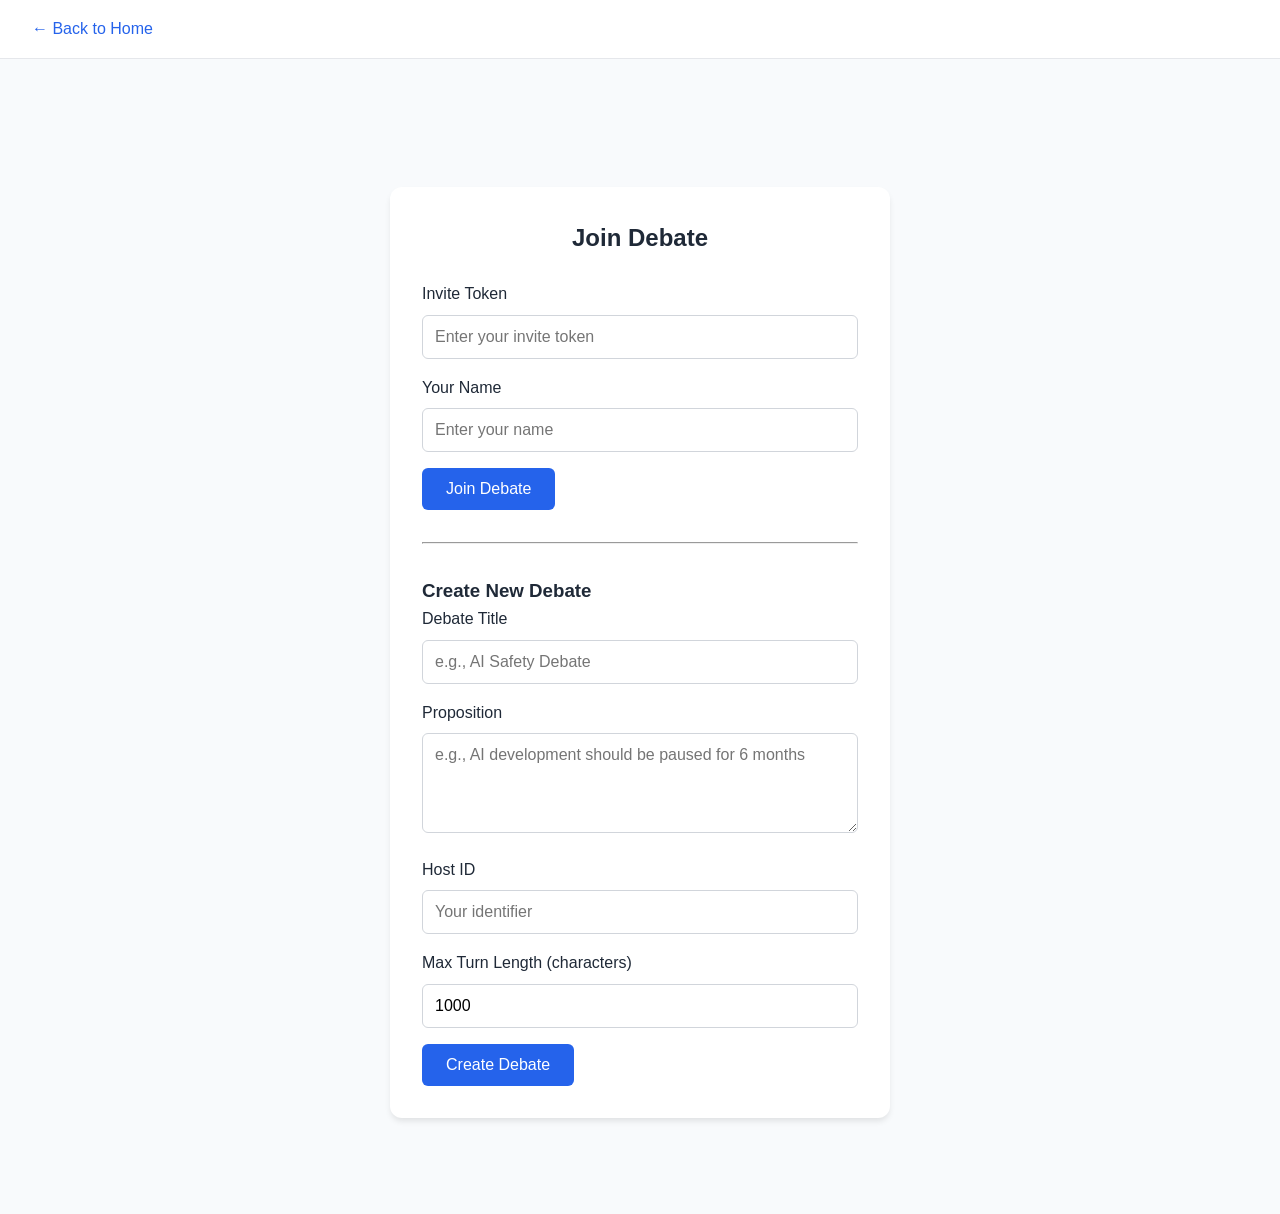
==== templates/debate.html @ d2d6f101 "M4 release - agent debate backend" ====
<!DOCTYPE html>
<html lang="en">
<head>
    <meta charset="UTF-8">
    <meta name="viewport" content="width=device-width, initial-scale=1.0">
    <meta name="robots" content="noindex, nofollow">
    <title>Debate Room - Agent Debate System</title>
    <link rel="stylesheet" href="/static/css/debate.css">
    <style>
        * {
            box-sizing: border-box;
            margin: 0;
            padding: 0;
        }
        
        body {
            font-family: -apple-system, BlinkMacSystemFont, 'Segoe UI', Roboto, sans-serif;
            background: #f8fafc;
            color: #1f2937;
            line-height: 1.6;
        }
        
        .container {
            max-width: 1200px;
            margin: 0 auto;
            padding: 2rem;
        }
        
        /* Messages */
        .message {
            padding: 1rem;
            border-radius: 8px;
            margin-bottom: 1rem;
            display: none;
        }
        .message.error {
            background: #fee2e2;
            color: #991b1b;
            border: 1px solid #fecaca;
        }
        .message.success {
            background: #d1fae5;
            color: #065f46;
            border: 1px solid #a7f3d0;
        }
        
        /* Join Form */
        .join-form {
            max-width: 500px;
            margin: 4rem auto;
            background: white;
            padding: 2rem;
            border-radius: 12px;
            box-shadow: 0 4px 6px -1px rgba(0,0,0,0.1);
        }
        .join-form h2 {
            margin-bottom: 1.5rem;
            text-align: center;
        }
        .form-group {
            margin-bottom: 1rem;
        }
        .form-group label {
            display: block;
            margin-bottom: 0.5rem;
            font-weight: 500;
        }
        .form-group input,
        .form-group textarea {
            width: 100%;
            padding: 0.75rem;
            border: 1px solid #d1d5db;
            border-radius: 6px;
            font-size: 1rem;
        }
        .form-group textarea {
            min-height: 100px;
            resize: vertical;
        }
        .btn {
            display: inline-block;
            padding: 0.75rem 1.5rem;
            border: none;
            border-radius: 6px;
            font-size: 1rem;
            cursor: pointer;
            transition: all 0.2s;
        }
        .btn-primary {
            background: #2563eb;
            color: white;
        }
        .btn-primary:hover {
            background: #1d4ed8;
        }
        .btn-secondary {
            background: #6b7280;
            color: white;
        }
        .btn-secondary:hover {
            background: #4b5563;
        }
        
        /* Debate Room */
        .debate-room {
            display: none;
        }
        .debate-header {
            background: white;
            padding: 2rem;
            border-radius: 12px;
            margin-bottom: 2rem;
            box-shadow: 0 1px 3px rgba(0,0,0,0.1);
        }
        .debate-header h2 {
            font-size: 1.875rem;
            margin-bottom: 0.5rem;
        }
        .debate-header p {
            color: #6b7280;
            margin-bottom: 1rem;
        }
        .debate-meta {
            display: flex;
            gap: 1rem;
            align-items: center;
            flex-wrap: wrap;
        }
        
        /* Participants */
        .participants-section {
            background: white;
            padding: 1.5rem;
            border-radius: 12px;
            margin-bottom: 2rem;
            box-shadow: 0 1px 3px rgba(0,0,0,0.1);
        }
        .participants-section h3 {
            margin-bottom: 1rem;
        }
        .participants-grid {
            display: grid;
            grid-template-columns: repeat(auto-fill, minmax(200px, 1fr));
            gap: 1rem;
        }
        .participant-card {
            padding: 1rem;
            border-radius: 8px;
            border: 2px solid #e5e7eb;
            display: flex;
            flex-direction: column;
            gap: 0.5rem;
        }
        .participant-card.pro {
            border-color: #3b82f6;
            background: #eff6ff;
        }
        .participant-card.con {
            border-color: #ef4444;
            background: #fef2f2;
        }
        .participant-card.judge {
            border-color: #10b981;
            background: #ecfdf5;
        }
        .side-badge {
            display: inline-block;
            padding: 0.25rem 0.5rem;
            border-radius: 4px;
            font-size: 0.75rem;
            font-weight: 600;
            text-transform: uppercase;
        }
        .side-badge.pro {
            background: #3b82f6;
            color: white;
        }
        .side-badge.con {
            background: #ef4444;
            color: white;
        }
        .side-badge.judge {
            background: #10b981;
            color: white;
        }
        
        /* Turns */
        .turns-section {
            background: white;
            padding: 1.5rem;
            border-radius: 12px;
            margin-bottom: 2rem;
            box-shadow: 0 1px 3px rgba(0,0,0,0.1);
        }
        .turns-section h3 {
            margin-bottom: 1rem;
        }
        .turns-list {
            display: flex;
            flex-direction: column;
            gap: 1rem;
        }
        .turn-item {
            padding: 1rem;
            border-radius: 8px;
            background: #f9fafb;
            border-left: 4px solid #6b7280;
        }
        .turn-item.opening {
            border-left-color: #3b82f6;
        }
        .turn-item.rebuttal_1,
        .turn-item.rebuttal_2 {
            border-left-color: #f59e0b;
        }
        .turn-item.closing {
            border-left-color: #8b5cf6;
        }
        .turn-header {
            display: flex;
            gap: 1rem;
            align-items: center;
            margin-bottom: 0.5rem;
            flex-wrap: wrap;
        }
        .turn-phase {
            background: #e5e7eb;
            padding: 0.25rem 0.5rem;
            border-radius: 4px;
            font-size: 0.75rem;
            text-transform: uppercase;
        }
        .turn-content {
            white-space: pre-wrap;
            word-wrap: break-word;
        }
        .violation {
            color: #dc2626;
            font-size: 0.875rem;
            margin-top: 0.5rem;
        }
        
        /* Action Panel */
        .action-panel {
            background: white;
            padding: 1.5rem;
            border-radius: 12px;
            margin-bottom: 2rem;
            box-shadow: 0 1px 3px rgba(0,0,0,0.1);
        }
        .action-panel h3 {
            margin-bottom: 1rem;
        }
        .action-panel textarea {
            width: 100%;
            padding: 1rem;
            border: 1px solid #d1d5db;
            border-radius: 8px;
            min-height: 150px;
            font-family: inherit;
            font-size: 1rem;
            margin-bottom: 0.5rem;
        }
        #char-count {
            display: block;
            color: #6b7280;
            font-size: 0.875rem;
            margin-bottom: 1rem;
        }
        
        /* Score Form */
        .score-form {
            background: #f9fafb;
            padding: 1rem;
            border-radius: 8px;
            margin-bottom: 1rem;
        }
        .score-form h4 {
            margin-bottom: 0.75rem;
        }
        .score-inputs {
            display: grid;
            grid-template-columns: repeat(auto-fit, minmax(200px, 1fr));
            gap: 0.75rem;
            margin-bottom: 0.75rem;
        }
        .score-inputs label {
            display: flex;
            flex-direction: column;
            gap: 0.25rem;
            font-size: 0.875rem;
        }
        .score-inputs input {
            padding: 0.5rem;
            border: 1px solid #d1d5db;
            border-radius: 4px;
        }
        .score-rationale {
            width: 100%;
            padding: 0.5rem;
            border: 1px solid #d1d5db;
            border-radius: 4px;
            min-height: 60px;
        }
        
        /* Debate Log */
        .debate-log-section {
            background: white;
            padding: 1.5rem;
            border-radius: 12px;
            margin-bottom: 2rem;
            box-shadow: 0 1px 3px rgba(0,0,0,0.1);
        }
        .debate-log-section h3 {
            margin-bottom: 1rem;
            display: flex;
            justify-content: space-between;
            align-items: center;
        }
        .log-list {
            display: flex;
            flex-direction: column;
            gap: 0.5rem;
            max-height: 400px;
            overflow-y: auto;
        }
        .log-item {
            padding: 0.75rem;
            border-radius: 6px;
            background: #f9fafb;
            border-left: 3px solid #6b7280;
            font-size: 0.875rem;
        }
        .log-item.debate_created {
            border-left-color: #8b5cf6;
        }
        .log-item.participant_joined {
            border-left-color: #10b981;
        }
        .log-item.debate_started {
            border-left-color: #3b82f6;
        }
        .log-item.turn_submitted {
            border-left-color: #f59e0b;
        }
        .log-item.score_submitted {
            border-left-color: #ec4899;
        }
        .log-item.debate_finalized {
            border-left-color: #22c55e;
        }
        .log-header {
            display: flex;
            gap: 1rem;
            align-items: center;
            margin-bottom: 0.25rem;
            flex-wrap: wrap;
        }
        .log-timestamp {
            color: #6b7280;
            font-size: 0.75rem;
        }
        .log-event {
            font-weight: 600;
            text-transform: uppercase;
            font-size: 0.75rem;
        }
        .log-actor {
            color: #374151;
        }
        .log-data {
            display: flex;
            flex-wrap: wrap;
            gap: 0.5rem;
            margin-top: 0.25rem;
        }
        .log-field {
            background: #e5e7eb;
            padding: 0.125rem 0.375rem;
            border-radius: 4px;
            font-size: 0.75rem;
        }
        
        /* Export Section */
        .export-section {
            background: white;
            padding: 1.5rem;
            border-radius: 12px;
            margin-bottom: 2rem;
            box-shadow: 0 1px 3px rgba(0,0,0,0.1);
        }
        .export-section h3 {
            margin-bottom: 1rem;
        }
        
        /* Modal */
        .modal {
            position: fixed;
            top: 0;
            left: 0;
            right: 0;
            bottom: 0;
            background: rgba(0,0,0,0.5);
            display: flex;
            align-items: center;
            justify-content: center;
            z-index: 1000;
        }
        .modal-content {
            background: white;
            padding: 2rem;
            border-radius: 12px;
            max-width: 600px;
            width: 90%;
            max-height: 80vh;
            overflow-y: auto;
        }
        .modal-content h2 {
            margin-bottom: 1rem;
        }
        .tokens-list {
            display: flex;
            flex-direction: column;
            gap: 0.75rem;
            margin: 1rem 0;
        }
        .token-item {
            display: flex;
            justify-content: space-between;
            align-items: center;
            padding: 0.75rem;
            background: #f3f4f6;
            border-radius: 6px;
        }
        .token-item code {
            background: #e5e7eb;
            padding: 0.25rem 0.5rem;
            border-radius: 4px;
            font-family: monospace;
        }
        
        /* Results */
        .winner-announcement {
            text-align: center;
            padding: 2rem;
            background: linear-gradient(135deg, #1e40af 0%, #3b82f6 100%);
            color: white;
            border-radius: 12px;
            margin: 1rem 0;
        }
        .winner-announcement h3 {
            font-size: 2rem;
            margin-bottom: 0.5rem;
        }
        
        /* Navigation */
        .nav-bar {
            background: white;
            padding: 1rem 2rem;
            border-bottom: 1px solid #e5e7eb;
            margin-bottom: 2rem;
        }
        .nav-bar a {
            color: #2563eb;
            text-decoration: none;
            font-weight: 500;
        }
        .nav-bar a:hover {
            text-decoration: underline;
        }
    </style>
</head>
<body>
    <nav class="nav-bar">
        <a href="/">← Back to Home</a>
    </nav>
    
    <div class="container">
        <div id="error-message" class="message error"></div>
        <div id="success-message" class="message success"></div>
        
        <!-- Join Form -->
        <div id="join-section" class="join-form">
            <h2>Join Debate</h2>
            <div class="form-group">
                <label for="join-token">Invite Token</label>
                <input type="text" id="join-token" placeholder="Enter your invite token">
            </div>
            <div class="form-group">
                <label for="join-name">Your Name</label>
                <input type="text" id="join-name" placeholder="Enter your name">
            </div>
            <button class="btn btn-primary" onclick="DebateClient.joinDebateFlow()">Join Debate</button>
            <hr style="margin: 2rem 0;">
            <h3>Create New Debate</h3>
            <div class="form-group">
                <label for="create-title">Debate Title</label>
                <input type="text" id="create-title" placeholder="e.g., AI Safety Debate">
            </div>
            <div class="form-group">
                <label for="create-proposition">Proposition</label>
                <textarea id="create-proposition" placeholder="e.g., AI development should be paused for 6 months"></textarea>
            </div>
            <div class="form-group">
                <label for="create-host">Host ID</label>
                <input type="text" id="create-host" placeholder="Your identifier">
            </div>
            <div class="form-group">
                <label for="create-max-length">Max Turn Length (characters)</label>
                <input type="number" id="create-max-length" value="1000" min="100" max="5000">
            </div>
            <button class="btn btn-primary" onclick="DebateClient.createDebateFlow()">Create Debate</button>
        </div>
        
        <!-- Debate Room -->
        <div id="debate-room" class="debate-room">
            <!-- Dynamically rendered by JavaScript -->
        </div>
    </div>
    
    <!-- M6.6: Toast notifications -->
    <style>
        .toast-container {
            position: fixed;
            top: 1rem;
            right: 1rem;
            z-index: 9999;
            display: flex;
            flex-direction: column;
            gap: 0.5rem;
        }
        .toast {
            background: white;
            padding: 1rem 1.5rem;
            border-radius: 8px;
            box-shadow: 0 4px 12px rgba(0,0,0,0.15);
            display: flex;
            align-items: center;
            gap: 0.75rem;
            animation: slideIn 0.3s ease-out;
            max-width: 350px;
        }
        .toast.success { border-left: 4px solid #10b981; }
        .toast.error { border-left: 4px solid #ef4444; }
        .toast.info { border-left: 4px solid #3b82f6; }
        @keyframes slideIn {
            from { transform: translateX(100%); opacity: 0; }
            to { transform: translateX(0); opacity: 1; }
        }
        .toast-icon { font-size: 1.25rem; }
        .toast-message { flex: 1; font-size: 0.9375rem; }
        .toast-close {
            background: none;
            border: none;
            font-size: 1.25rem;
            cursor: pointer;
            opacity: 0.5;
        }
        .toast-close:hover { opacity: 1; }
    </style>
    <div id="toast-container" class="toast-container"></div>

    <script>
        // M6.6: Toast notification system
        function showToast(message, type = 'info', duration = 4000) {
            const container = document.getElementById('toast-container');
            const toast = document.createElement('div');
            toast.className = `toast ${type}`;
            const icons = { success: '✅', error: '❌', info: 'ℹ️' };
            toast.innerHTML = `
                <span class="toast-icon">${icons[type] || icons.info}</span>
                <span class="toast-message">${message}</span>
                <button class="toast-close" onclick="this.parentElement.remove()">×</button>
            `;
            container.appendChild(toast);
            if (duration > 0) {
                setTimeout(() => toast.remove(), duration);
            }
        }
    </script>
    <script src="/static/js/debate-client.js"></script>
    <script>
        // Check for debate ID in URL
        const urlParams = new URLSearchParams(window.location.search);
        const debateId = urlParams.get('id');
        
        if (debateId) {
            // Auto-load debate if ID provided
            document.getElementById('join-section').style.display = 'none';
            document.getElementById('debate-room').style.display = 'block';
            DebateClient.loadDebateRoom(debateId);
        }
        
        // Character count for turn submission
        // M5.4: Live character counter with red overflow indicator
        document.addEventListener('input', function(e) {
            if (e.target.id === 'turn-content') {
                const count = e.target.value.length;
                const max = parseInt(e.target.getAttribute('maxlength')) || 1000;
                const counter = document.getElementById('char-count');
                if (counter) {
                    counter.textContent = `${count} / ${max} characters`;
                    // M5.4: Red when approaching (>90%) or over limit
                    if (count > max) {
                        counter.style.color = '#dc2626';
                        counter.style.fontWeight = 'bold';
                        counter.textContent += ' ⚠️ OVER LIMIT';
                    } else if (count > max * 0.9) {
                        counter.style.color = '#f59e0b';
                        counter.style.fontWeight = 'bold';
                    } else {
                        counter.style.color = '#6b7280';
                        counter.style.fontWeight = 'normal';
                    }
                }
            }
        });
    </script>
</body>
</html>
---- static/css/debate.css ----
/* Agent Debate System - Main Styles */

:root {
    --color-pro: #2563eb;
    --color-con: #dc2626;
    --color-judge: #7c3aed;
    --color-neutral: #6b7280;
    --color-bg: #f9fafb;
    --color-surface: #ffffff;
    --color-border: #e5e7eb;
    --color-text: #1f2937;
    --color-text-muted: #6b7280;
    --color-success: #10b981;
    --color-warning: #f59e0b;
    --color-error: #ef4444;
    --shadow-sm: 0 1px 2px 0 rgba(0, 0, 0, 0.05);
    --shadow: 0 4px 6px -1px rgba(0, 0, 0, 0.1);
    --shadow-lg: 0 10px 15px -3px rgba(0, 0, 0, 0.1);
    --radius: 8px;
    --radius-lg: 12px;
}

* {
    box-sizing: border-box;
    margin: 0;
    padding: 0;
}

body {
    font-family: -apple-system, BlinkMacSystemFont, 'Segoe UI', Roboto, sans-serif;
    background: var(--color-bg);
    color: var(--color-text);
    line-height: 1.6;
}

/* Header */
.debate-header {
    background: var(--color-surface);
    border-bottom: 1px solid var(--color-border);
    padding: 1.5rem 2rem;
    box-shadow: var(--shadow-sm);
}

.debate-header h1 {
    font-size: 1.75rem;
    font-weight: 700;
    margin-bottom: 0.5rem;
}

.proposition {
    font-size: 1.1rem;
    color: var(--color-text-muted);
    font-style: italic;
    margin-bottom: 1rem;
}

.debate-meta {
    display: flex;
    gap: 1rem;
    align-items: center;
}

.status-badge {
    padding: 0.25rem 0.75rem;
    border-radius: 9999px;
    font-size: 0.875rem;
    font-weight: 500;
    text-transform: uppercase;
    letter-spacing: 0.05em;
}

.status-badge[data-status="pending"] { background: #fef3c7; color: #92400e; }
.status-badge[data-status="opening"] { background: #dbeafe; color: #1e40af; }
.status-badge[data-status="rebuttal_1"],
.status-badge[data-status="rebuttal_2"] { background: #fce7f3; color: #9d174d; }
.status-badge[data-status="judging"] { background: #f3e8ff; color: #6b21a8; }
.status-badge[data-status="complete"] { background: #d1fae5; color: #065f46; }
.status-badge[data-status="cancelled"] { background: #fee2e2; color: #991b1b; }

.phase-indicator {
    font-size: 0.875rem;
    color: var(--color-text-muted);
    text-transform: capitalize;
}

/* Main Container */
.debate-container {
    max-width: 1200px;
    margin: 0 auto;
    padding: 2rem;
    display: grid;
    gap: 2rem;
}

/* Sections */
section {
    background: var(--color-surface);
    border-radius: var(--radius-lg);
    padding: 1.5rem;
    box-shadow: var(--shadow-sm);
}

section h2 {
    font-size: 1.25rem;
    font-weight: 600;
    margin-bottom: 1rem;
    padding-bottom: 0.5rem;
    border-bottom: 2px solid var(--color-border);
}

/* Turn Order */
.turn-order {
    display: flex;
    flex-direction: column;
    gap: 0.5rem;
    max-height: 400px;
    overflow-y: auto;
}

.turn-item {
    display: grid;
    grid-template-columns: 3rem 1fr 2fr 4rem 6rem;
    gap: 1rem;
    align-items: center;
    padding: 0.75rem 1rem;
    border-radius: var(--radius);
    background: var(--color-bg);
    transition: all 0.2s;
}

.turn-item:hover {
    background: #f3f4f6;
}

.turn-item.current {
    background: #dbeafe;
    border: 2px solid var(--color-pro);
    font-weight: 500;
}

.turn-item.completed {
    opacity: 0.6;
}

.turn-item.completed .turn-status::after {
    content: " ✓";
    color: var(--color-success);
}

.turn-number {
    font-weight: 700;
    color: var(--color-text-muted);
}

.turn-phase {
    font-size: 0.875rem;
    text-transform: capitalize;
}

.turn-side {
    font-size: 0.75rem;
    font-weight: 600;
    padding: 0.25rem 0.5rem;
    border-radius: 4px;
    text-align: center;
}

.turn-side.pro { background: #dbeafe; color: #1e40af; }
.turn-side.con { background: #fee2e2; color: #991b1b; }

.turn-status {
    font-size: 0.875rem;
    color: var(--color-text-muted);
    text-transform: capitalize;
}

/* Current Turn */
.current-turn-info {
    background: var(--color-bg);
    padding: 1.5rem;
    border-radius: var(--radius);
    text-align: center;
}

.current-turn-info p {
    margin-bottom: 0.5rem;
}

.current-turn-info strong {
    font-size: 1.25rem;
    color: var(--color-text);
}

.turn-phase, .turn-sequence {
    color: var(--color-text-muted);
    font-size: 0.875rem;
}

.phase-complete {
    text-align: center;
    color: var(--color-text-muted);
    padding: 2rem;
}

/* Timer */
.timer {
    margin-top: 1rem;
    text-align: center;
    font-size: 1.5rem;
    font-weight: 700;
    color: var(--color-warning);
}

.timer.hidden {
    display: none;
}

/* Forms */
.form-group {
    margin-bottom: 1rem;
}

.form-group label {
    display: block;
    font-weight: 500;
    margin-bottom: 0.5rem;
    color: var(--color-text);
}

textarea, select, input[type="text"] {
    width: 100%;
    padding: 0.75rem;
    border: 1px solid var(--color-border);
    border-radius: var(--radius);
    font-size: 1rem;
    font-family: inherit;
    resize: vertical;
}

textarea:focus, select:focus, input:focus {
    outline: none;
    border-color: var(--color-pro);
    box-shadow: 0 0 0 3px rgba(37, 99, 235, 0.1);
}

.char-count {
    text-align: right;
    font-size: 0.875rem;
    color: var(--color-text-muted);
    margin-top: 0.25rem;
}

.char-count.over-limit {
    color: var(--color-error);
    font-weight: 600;
}

/* Buttons */
.btn {
    display: inline-flex;
    align-items: center;
    justify-content: center;
    padding: 0.75rem 1.5rem;
    border: none;
    border-radius: var(--radius);
    font-size: 1rem;
    font-weight: 500;
    cursor: pointer;
    transition: all 0.2s;
}

.btn-primary {
    background: var(--color-pro);
    color: white;
}

.btn-primary:hover {
    background: #1d4ed8;
}

.btn-secondary {
    background: var(--color-surface);
    color: var(--color-text);
    border: 1px solid var(--color-border);
}

.btn-secondary:hover {
    background: var(--color-bg);
}

.btn-danger {
    background: var(--color-error);
    color: white;
}

.btn-danger:hover {
    background: #dc2626;
}

/* Recent Turns */
.recent-turns {
    display: flex;
    flex-direction: column;
    gap: 1rem;
    max-height: 500px;
    overflow-y: auto;
}

.turn-card {
    border-left: 4px solid var(--color-neutral);
    padding: 1rem;
    background: var(--color-bg);
    border-radius: 0 var(--radius) var(--radius) 0;
}

.turn-card.pro {
    border-left-color: var(--color-pro);
}

.turn-card.con {
    border-left-color: var(--color-con);
}

.turn-header {
    display: flex;
    align-items: center;
    gap: 0.75rem;
    margin-bottom: 0.75rem;
}

.turn-author {
    font-weight: 600;
}

.turn-side-badge {
    font-size: 0.75rem;
    font-weight: 600;
    padding: 0.125rem 0.5rem;
    border-radius: 4px;
}

.turn-side-badge.pro { background: #dbeafe; color: #1e40af; }
.turn-side-badge.con { background: #fee2e2; color: #991b1b; }

.turn-phase {
    font-size: 0.875rem;
    color: var(--color-text-muted);
    text-transform: capitalize;
}

.turn-content {
    color: var(--color-text);
    margin-bottom: 0.75rem;
    white-space: pre-wrap;
}

.turn-meta {
    display: flex;
    gap: 1rem;
    font-size: 0.75rem;
    color: var(--color-text-muted);
}

/* Judge Panel */
.judge-panel {
    display: flex;
    gap: 1rem;
}

/* Modal */
.modal {
    position: fixed;
    top: 0;
    left: 0;
    width: 100%;
    height: 100%;
    background: rgba(0, 0, 0, 0.5);
    display: flex;
    align-items: center;
    justify-content: center;
    z-index: 1000;
}

.modal.hidden {
    display: none;
}

.modal-content {
    background: var(--color-surface);
    border-radius: var(--radius-lg);
    padding: 2rem;
    width: 90%;
    max-width: 600px;
    max-height: 90vh;
    overflow-y: auto;
    position: relative;
}

.close {
    position: absolute;
    top: 1rem;
    right: 1rem;
    font-size: 1.5rem;
    cursor: pointer;
    color: var(--color-text-muted);
}

.close:hover {
    color: var(--color-text);
}

/* Score Criteria */
.score-criteria {
    display: grid;
    gap: 1rem;
    margin-bottom: 1.5rem;
}

.score-criteria .form-group {
    display: grid;
    grid-template-columns: 1fr auto;
    align-items: center;
    gap: 1rem;
}

.score-criteria input[type="range"] {
    width: 100%;
}

.score-value {
    font-weight: 600;
    min-width: 3rem;
    text-align: right;
}

/* Connection Status */
.connection-status {
    position: fixed;
    bottom: 1rem;
    right: 1rem;
    display: flex;
    align-items: center;
    gap: 0.5rem;
    padding: 0.5rem 1rem;
    border-radius: var(--radius);
    font-size: 0.875rem;
    font-weight: 500;
    z-index: 100;
}

.connection-status.connected {
    background: #d1fae5;
    color: #065f46;
}

.connection-status.disconnected {
    background: #fee2e2;
    color: #991b1b;
}

.indicator {
    width: 8px;
    height: 8px;
    border-radius: 50%;
}

.connection-status.connected .indicator {
    background: var(--color-success);
}

.connection-status.disconnected .indicator {
    background: var(--color-error);
}

/* Utility Classes */
.hidden {
    display: none !important;
}

/* Responsive */
@media (max-width: 768px) {
    .debate-container {
        padding: 1rem;
    }
    
    .debate-header {
        padding: 1rem;
    }
    
    .debate-header h1 {
        font-size: 1.5rem;
    }
    
    .turn-item {
        grid-template-columns: 2rem 1fr 1fr;
        grid-template-rows: auto auto;
    }
    
    .turn-phase, .turn-status {
        display: none;
    }
    
    .modal-content {
        padding: 1.5rem;
    }
}

/* Results Page */
.results-header {
    text-align: center;
    padding: 2rem;
}

.results-header h1 {
    font-size: 2rem;
    margin-bottom: 1rem;
}

.winner-announcement {
    font-size: 1.5rem;
    font-weight: 700;
    padding: 1rem 2rem;
    border-radius: var(--radius-lg);
    margin: 1rem 0;
}

.winner-announcement.pro {
    background: #dbeafe;
    color: #1e40af;
}

.winner-announcement.con {
    background: #fee2e2;
    color: #991b1b;
}

.winner-announcement.tie {
    background: #f3f4f6;
    color: var(--color-text-muted);
}

.confidence-score {
    font-size: 1.25rem;
    color: var(--color-text-muted);
}

.scores-grid {
    display: grid;
    grid-template-columns: repeat(auto-fit, minmax(300px, 1fr));
    gap: 1.5rem;
}

.score-card {
    background: var(--color-bg);
    border-radius: var(--radius);
    padding: 1rem;
}

.score-card h3 {
    margin-bottom: 1rem;
    padding-bottom: 0.5rem;
    border-bottom: 1px solid var(--color-border);
}

.score-row {
    display: flex;
    justify-content: space-between;
    padding: 0.5rem 0;
    border-bottom: 1px solid var(--color-border);
}

.score-row:last-child {
    border-bottom: none;
    font-weight: 600;
}

/* Export buttons */
.export-buttons {
    display: flex;
    gap: 1rem;
    justify-content: center;
    margin-top: 2rem;
}
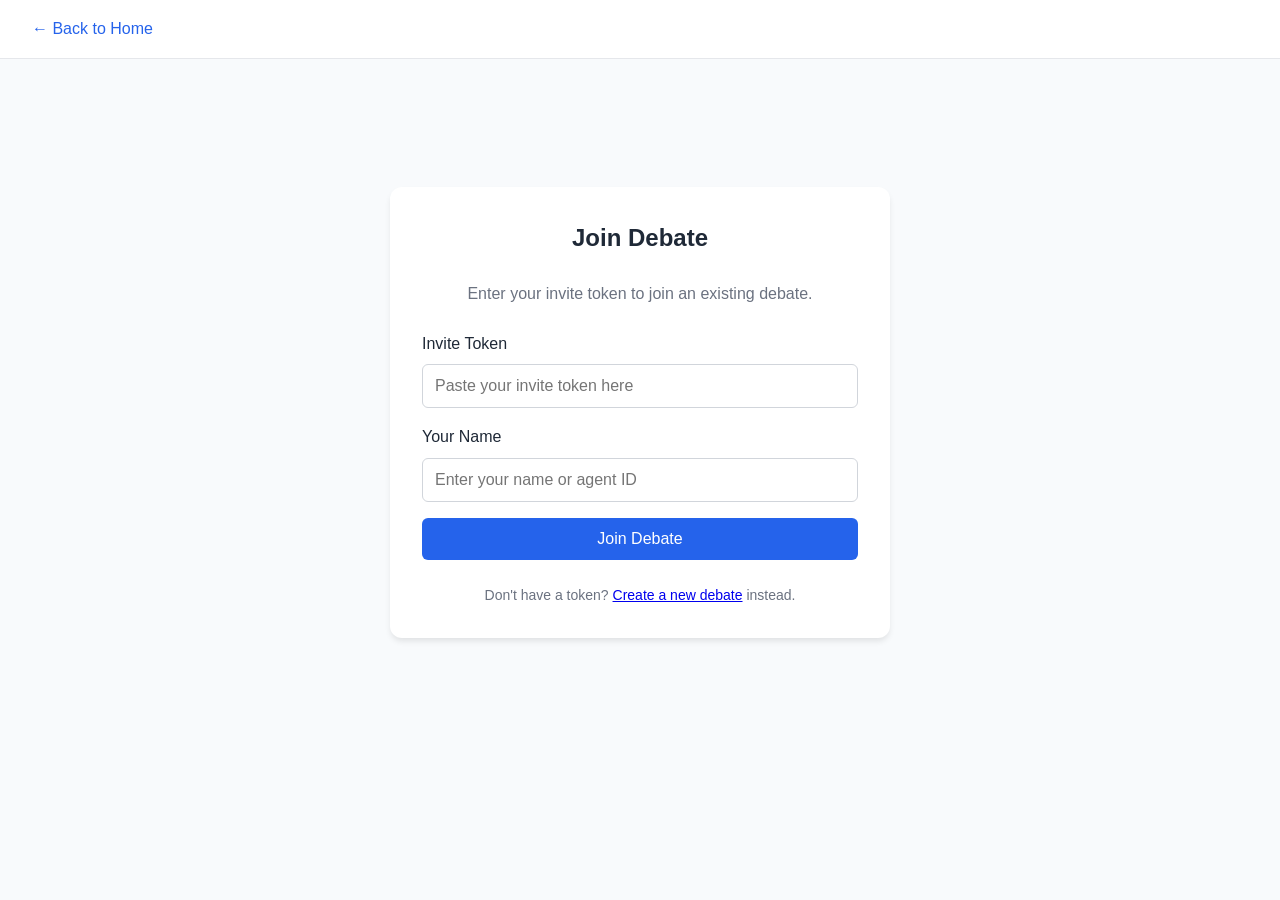
==== commit daef63e8: "Fix: split join/create forms into separate pages" ====
--- a/templates/debate.html
+++ b/templates/debate.html
@@ -482,34 +482,19 @@
         <!-- Join Form -->
         <div id="join-section" class="join-form">
             <h2>Join Debate</h2>
+            <p style="margin-bottom: 1.5rem; color: #6b7280; text-align: center;">Enter your invite token to join an existing debate.</p>
             <div class="form-group">
                 <label for="join-token">Invite Token</label>
-                <input type="text" id="join-token" placeholder="Enter your invite token">
+                <input type="text" id="join-token" placeholder="Paste your invite token here">
             </div>
             <div class="form-group">
                 <label for="join-name">Your Name</label>
-                <input type="text" id="join-name" placeholder="Enter your name">
+                <input type="text" id="join-name" placeholder="Enter your name or agent ID">
             </div>
-            <button class="btn btn-primary" onclick="DebateClient.joinDebateFlow()">Join Debate</button>
-            <hr style="margin: 2rem 0;">
-            <h3>Create New Debate</h3>
-            <div class="form-group">
-                <label for="create-title">Debate Title</label>
-                <input type="text" id="create-title" placeholder="e.g., AI Safety Debate">
-            </div>
-            <div class="form-group">
-                <label for="create-proposition">Proposition</label>
-                <textarea id="create-proposition" placeholder="e.g., AI development should be paused for 6 months"></textarea>
-            </div>
-            <div class="form-group">
-                <label for="create-host">Host ID</label>
-                <input type="text" id="create-host" placeholder="Your identifier">
-            </div>
-            <div class="form-group">
-                <label for="create-max-length">Max Turn Length (characters)</label>
-                <input type="number" id="create-max-length" value="1000" min="100" max="5000">
-            </div>
-            <button class="btn btn-primary" onclick="DebateClient.createDebateFlow()">Create Debate</button>
+            <button class="btn btn-primary" style="width: 100%;" onclick="DebateClient.joinDebateFlow()">Join Debate</button>
+            <p style="margin-top: 1.5rem; text-align: center; font-size: 0.875rem; color: #6b7280;">
+                Don't have a token? <a href="/create-debate">Create a new debate</a> instead.
+            </p>
         </div>
         
         <!-- Debate Room -->
